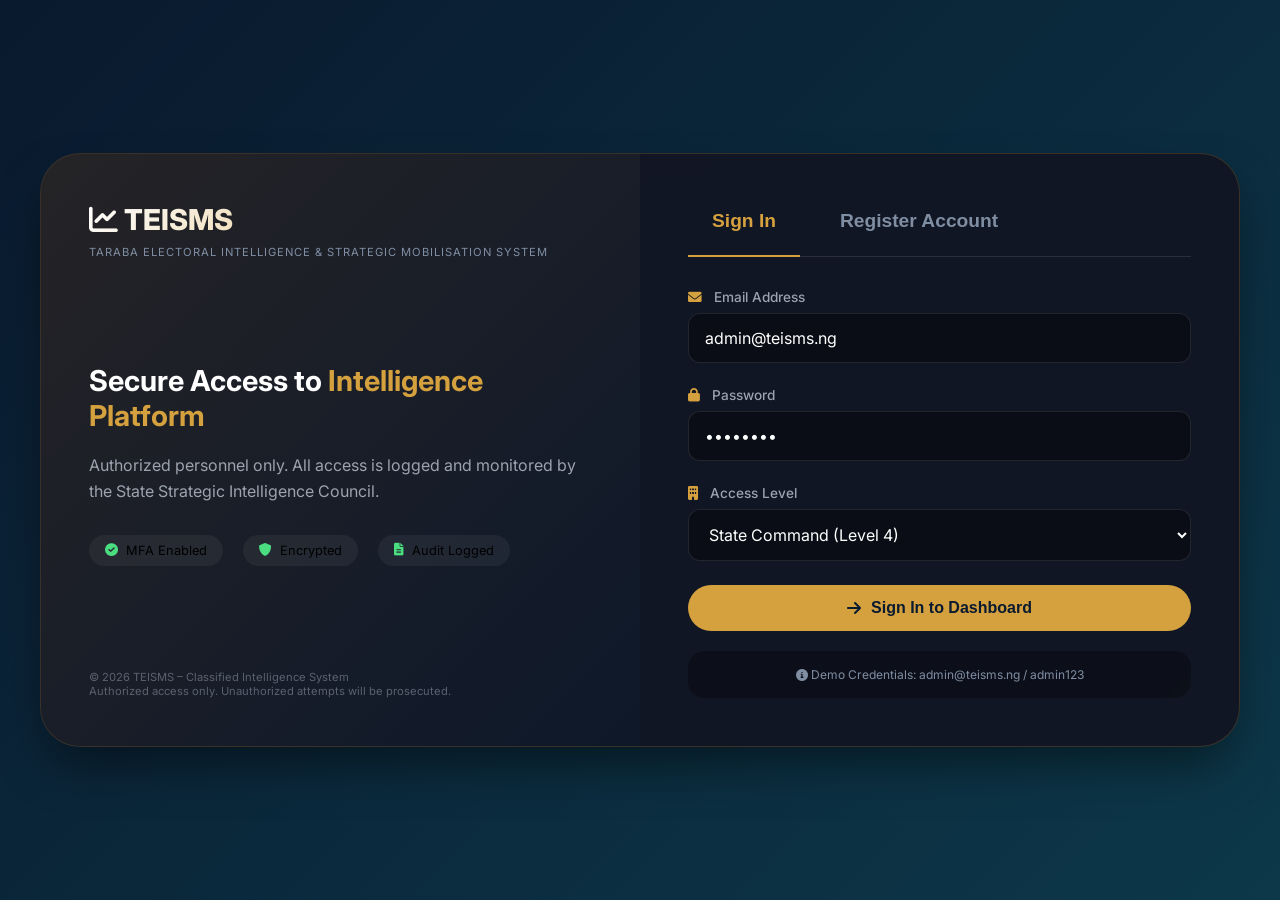
==== auth.html @ c98b7421 "first commit" ====
<!DOCTYPE html>
<html lang="en">
<head>
  <meta charset="UTF-8">
  <meta name="viewport" content="width=device-width, initial-scale=1.0">
  <title>TEISMS | Authentication Portal</title>
  <link href="https://fonts.googleapis.com/css2?family=Inter:opsz,wght@14..32,300;400;500;600;700;800&display=swap" rel="stylesheet">
  <link rel="stylesheet" href="https://cdnjs.cloudflare.com/ajax/libs/font-awesome/6.0.0-beta3/css/all.min.css">
  <style>
    * {
      margin: 0;
      padding: 0;
      box-sizing: border-box;
    }

    body {
      font-family: 'Inter', sans-serif;
      background: #0a0e1a;
      min-height: 100vh;
      display: flex;
      align-items: center;
      justify-content: center;
      position: relative;
      overflow-x: hidden;
    }

    /* Background */
    body::before {
      content: '';
      position: fixed;
      top: 0;
      left: 0;
      right: 0;
      bottom: 0;
      background-image: url('https://images.pexels.com/photos/3184338/pexels-photo-3184338.jpeg?auto=compress&cs=tinysrgb&w=1600');
      background-size: cover;
      background-position: center;
      opacity: 0.1;
      z-index: -1;
    }

    body::after {
      content: '';
      position: fixed;
      top: 0;
      left: 0;
      right: 0;
      bottom: 0;
      background: linear-gradient(135deg, #0a1a2f 0%, #0d3b4c 100%);
      opacity: 0.95;
      z-index: -1;
    }

    /* Auth Container */
    .auth-container {
      width: 100%;
      max-width: 1200px;
      margin: 40px 20px;
      display: flex;
      flex-wrap: wrap;
      background: rgba(18, 22, 35, 0.95);
      border-radius: 40px;
      overflow: hidden;
      box-shadow: 0 25px 50px -12px rgba(0,0,0,0.5);
      border: 1px solid rgba(212,161,62,0.2);
      backdrop-filter: blur(10px);
    }

    /* Left Panel - Branding */
    .auth-brand {
      flex: 1;
      min-width: 280px;
      background: linear-gradient(135deg, rgba(212,161,62,0.1), rgba(10,26,47,0.5));
      padding: 48px;
      display: flex;
      flex-direction: column;
      justify-content: space-between;
    }

    .logo h1 {
      font-size: 1.8rem;
      font-weight: 800;
      background: linear-gradient(135deg, #fff, #d4a13e);
      -webkit-background-clip: text;
      background-clip: text;
      color: transparent;
      margin-bottom: 8px;
    }
    .logo p {
      color: #7f8ea3;
      font-size: 0.7rem;
      letter-spacing: 1px;
    }

    .brand-content {
      margin: 40px 0;
    }
    .brand-content h2 {
      font-size: 1.8rem;
      margin-bottom: 20px;
      color: white;
    }
    .brand-content h2 span {
      color: #d4a13e;
    }
    .brand-content p {
      color: #9ca3af;
      line-height: 1.6;
      margin-bottom: 30px;
    }

    .security-badges {
      display: flex;
      gap: 20px;
      flex-wrap: wrap;
    }
    .security-badge {
      display: flex;
      align-items: center;
      gap: 8px;
      background: rgba(255,255,255,0.05);
      padding: 8px 16px;
      border-radius: 40px;
      font-size: 0.8rem;
    }
    .security-badge i {
      color: #4ade80;
    }

    .auth-footer {
      font-size: 0.7rem;
      color: #5a6270;
    }

    /* Right Panel - Forms */
    .auth-forms {
      flex: 1;
      min-width: 380px;
      padding: 48px;
    }

    /* Toggle Buttons */
    .form-toggle {
      display: flex;
      gap: 16px;
      margin-bottom: 32px;
      border-bottom: 1px solid rgba(255,255,255,0.1);
      padding-bottom: 16px;
    }
    .toggle-btn {
      background: none;
      border: none;
      color: #7f8ea3;
      font-size: 1.2rem;
      font-weight: 600;
      padding: 8px 24px;
      cursor: pointer;
      transition: 0.2s;
      position: relative;
    }
    .toggle-btn.active {
      color: #d4a13e;
    }
    .toggle-btn.active::after {
      content: '';
      position: absolute;
      bottom: -17px;
      left: 0;
      right: 0;
      height: 2px;
      background: #d4a13e;
    }

    /* Forms */
    .form-panel {
      display: none;
    }
    .form-panel.active-panel {
      display: block;
      animation: fadeIn 0.3s ease;
    }

    @keyframes fadeIn {
      from { opacity: 0; transform: translateY(10px); }
      to { opacity: 1; transform: translateY(0); }
    }

    .form-group {
      margin-bottom: 24px;
    }
    .form-group label {
      display: block;
      margin-bottom: 8px;
      color: #9ca3af;
      font-size: 0.85rem;
      font-weight: 500;
    }
    .form-group label i {
      margin-right: 8px;
      color: #d4a13e;
    }
    .form-group input, .form-group select {
      width: 100%;
      padding: 14px 16px;
      background: rgba(0,0,0,0.4);
      border: 1px solid rgba(255,255,255,0.1);
      border-radius: 12px;
      color: white;
      font-family: inherit;
      font-size: 1rem;
      transition: 0.2s;
    }
    .form-group input:focus, .form-group select:focus {
      outline: none;
      border-color: #d4a13e;
      box-shadow: 0 0 0 2px rgba(212,161,62,0.2);
    }
    .form-group input::placeholder {
      color: #4a5568;
    }

    .form-row {
      display: grid;
      grid-template-columns: 1fr 1fr;
      gap: 16px;
    }

    /* Password Strength */
    .password-strength {
      margin-top: 8px;
      display: flex;
      gap: 8px;
      align-items: center;
    }
    .strength-bar {
      flex: 1;
      height: 4px;
      background: #2d3348;
      border-radius: 2px;
      overflow: hidden;
    }
    .strength-fill {
      width: 0%;
      height: 100%;
      background: #f87171;
      transition: 0.3s;
    }
    .strength-text {
      font-size: 0.7rem;
      color: #7f8ea3;
    }

    /* Role Selection */
    .role-selector {
      display: flex;
      gap: 16px;
      flex-wrap: wrap;
      margin-top: 8px;
    }
    .role-option {
      flex: 1;
      text-align: center;
      padding: 12px;
      background: rgba(255,255,255,0.05);
      border-radius: 12px;
      cursor: pointer;
      transition: 0.2s;
      border: 1px solid transparent;
    }
    .role-option i {
      font-size: 24px;
      margin-bottom: 8px;
      display: block;
    }
    .role-option.selected {
      background: rgba(212,161,62,0.15);
      border-color: #d4a13e;
    }
    .role-option.selected i {
      color: #d4a13e;
    }

    /* Buttons */
    .btn-login {
      width: 100%;
      padding: 14px;
      background: #d4a13e;
      color: #0a1a2f;
      border: none;
      border-radius: 40px;
      font-size: 1rem;
      font-weight: 700;
      cursor: pointer;
      transition: 0.3s;
      margin-top: 16px;
      display: flex;
      align-items: center;
      justify-content: center;
      gap: 10px;
    }
    .btn-login:hover {
      background: #e8b85a;
      transform: translateY(-2px);
    }

    /* Error/Success Messages */
    .message {
      padding: 12px 16px;
      border-radius: 12px;
      margin-bottom: 20px;
      font-size: 0.85rem;
      display: none;
    }
    .message.error {
      background: rgba(239,68,68,0.2);
      border: 1px solid rgba(239,68,68,0.3);
      color: #f87171;
      display: block;
    }
    .message.success {
      background: rgba(74,222,128,0.2);
      border: 1px solid rgba(74,222,128,0.3);
      color: #4ade80;
      display: block;
    }

    /* Access Level Badges */
    .access-level {
      margin-top: 20px;
      padding: 16px;
      background: rgba(0,0,0,0.3);
      border-radius: 16px;
      text-align: center;
    }
    .access-level p {
      font-size: 0.75rem;
      color: #7f8ea3;
    }

    @media (max-width: 768px) {
      .auth-container { flex-direction: column; margin: 20px; }
      .auth-forms { min-width: auto; }
      .form-row { grid-template-columns: 1fr; }
    }
  </style>
</head>
<body>
<div class="auth-container">
  <!-- Left Panel - Branding -->
  <div class="auth-brand">
    <div class="logo">
      <h1><i class="fas fa-chart-line"></i> TEISMS</h1>
      <p>TARABA ELECTORAL INTELLIGENCE & STRATEGIC MOBILISATION SYSTEM</p>
    </div>
    <div class="brand-content">
      <h2>Secure Access to <span>Intelligence Platform</span></h2>
      <p>Authorized personnel only. All access is logged and monitored by the State Strategic Intelligence Council.</p>
      <div class="security-badges">
        <span class="security-badge"><i class="fas fa-check-circle"></i> MFA Enabled</span>
        <span class="security-badge"><i class="fas fa-shield-alt"></i> Encrypted</span>
        <span class="security-badge"><i class="fas fa-file-alt"></i> Audit Logged</span>
      </div>
    </div>
    <div class="auth-footer">
      <p>© 2026 TEISMS – Classified Intelligence System</p>
      <p>Authorized access only. Unauthorized attempts will be prosecuted.</p>
    </div>
  </div>

  <!-- Right Panel - Forms -->
  <div class="auth-forms">
    <!-- Toggle -->
    <div class="form-toggle">
      <button class="toggle-btn active" data-form="login">Sign In</button>
      <button class="toggle-btn" data-form="register">Register Account</button>
    </div>

    <!-- Login Form -->
    <div id="login-form" class="form-panel active-panel">
      <div id="login-message" class="message"></div>
      <div class="form-group">
        <label><i class="fas fa-envelope"></i> Email Address</label>
        <input type="email" id="login-email" placeholder="name@teisms.ng" value="admin@teisms.ng">
      </div>
      <div class="form-group">
        <label><i class="fas fa-lock"></i> Password</label>
        <input type="password" id="login-password" placeholder="••••••••" value="admin123">
      </div>
      <div class="form-group">
        <label><i class="fas fa-building"></i> Access Level</label>
        <select id="login-level">
          <option value="state">State Command (Level 4)</option>
          <option value="lga">LGA Coordinator (Level 3)</option>
          <option value="ward">Ward Officer (Level 2)</option>
          <option value="field">Field Operative (Level 1)</option>
        </select>
      </div>
      <button class="btn-login" onclick="handleLogin()"><i class="fas fa-arrow-right"></i> Sign In to Dashboard</button>
      <div class="access-level">
        <p><i class="fas fa-info-circle"></i> Demo Credentials: admin@teisms.ng / admin123</p>
      </div>
    </div>

    <!-- Register Form -->
    <div id="register-form" class="form-panel">
      <div id="register-message" class="message"></div>
      <div class="form-row">
        <div class="form-group">
          <label><i class="fas fa-user"></i> First Name</label>
          <input type="text" id="reg-firstname" placeholder="John">
        </div>
        <div class="form-group">
          <label><i class="fas fa-user"></i> Last Name</label>
          <input type="text" id="reg-lastname" placeholder="Doe">
        </div>
      </div>
      <div class="form-group">
        <label><i class="fas fa-envelope"></i> Email Address</label>
        <input type="email" id="reg-email" placeholder="name@teisms.ng">
      </div>
      <div class="form-group">
        <label><i class="fas fa-phone"></i> Phone Number</label>
        <input type="tel" id="reg-phone" placeholder="+234 XXX XXX XXXX">
      </div>
      <div class="form-group">
        <label><i class="fas fa-building"></i> LGA / Command</label>
        <select id="reg-lga">
          <option value="Jalingo">Jalingo</option>
          <option value="Bali">Bali</option>
          <option value="Gassol">Gassol</option>
          <option value="Wukari">Wukari</option>
          <option value="Ibi">Ibi</option>
          <option value="Takum">Takum</option>
          <option value="Donga">Donga</option>
          <option value="Kurmi">Kurmi</option>
          <option value="Sardauna">Sardauna</option>
          <option value="Zing">Zing</option>
          <option value="Lau">Lau</option>
          <option value="Ardo Kola">Ardo Kola</option>
          <option value="Karim Lamido">Karim Lamido</option>
          <option value="Yorro">Yorro</option>
          <option value="Gashaka">Gashaka</option>
          <option value="Ussa">Ussa</option>
        </select>
      </div>
      <div class="form-group">
        <label><i class="fas fa-tag"></i> Role / Position</label>
        <div class="role-selector" id="role-selector">
          <div class="role-option" data-role="ward_coordinator"><i class="fas fa-users"></i> Ward Coordinator</div>
          <div class="role-option" data-role="field_agent"><i class="fas fa-mobile-alt"></i> Field Agent</div>
          <div class="role-option" data-role="analyst"><i class="fas fa-chart-line"></i> Intelligence Analyst</div>
        </div>
        <input type="hidden" id="reg-role" value="field_agent">
      </div>
      <div class="form-row">
        <div class="form-group">
          <label><i class="fas fa-lock"></i> Password</label>
          <input type="password" id="reg-password" placeholder="Create password" onkeyup="checkPasswordStrength()">
        </div>
        <div class="form-group">
          <label><i class="fas fa-lock"></i> Confirm Password</label>
          <input type="password" id="reg-confirm" placeholder="Confirm password">
        </div>
      </div>
      <div class="password-strength" id="password-strength">
        <div class="strength-bar"><div class="strength-fill" id="strength-fill"></div></div>
        <span class="strength-text" id="strength-text">Enter password</span>
      </div>
      <button class="btn-login" onclick="handleRegister()"><i class="fas fa-user-plus"></i> Register Account</button>
      <div class="access-level">
        <p><i class="fas fa-clock"></i> Registration requests are reviewed by State Command. Approval takes 24-48 hours.</p>
      </div>
    </div>
  </div>
</div>

<script>
  // Role selection handling
  const roleOptions = document.querySelectorAll('.role-option');
  roleOptions.forEach(option => {
    option.addEventListener('click', () => {
      roleOptions.forEach(opt => opt.classList.remove('selected'));
      option.classList.add('selected');
      document.getElementById('reg-role').value = option.getAttribute('data-role');
    });
  });
  // Default select first role
  roleOptions[1]?.classList.add('selected');
  document.getElementById('reg-role').value = 'field_agent';

  // Toggle between login and register
  const toggleBtns = document.querySelectorAll('.toggle-btn');
  const loginPanel = document.getElementById('login-form');
  const registerPanel = document.getElementById('register-form');

  toggleBtns.forEach(btn => {
    btn.addEventListener('click', () => {
      toggleBtns.forEach(b => b.classList.remove('active'));
      btn.classList.add('active');
      if (btn.getAttribute('data-form') === 'login') {
        loginPanel.classList.add('active-panel');
        registerPanel.classList.remove('active-panel');
      } else {
        registerPanel.classList.add('active-panel');
        loginPanel.classList.remove('active-panel');
      }
      // Clear messages
      document.getElementById('login-message').className = 'message';
      document.getElementById('register-message').className = 'message';
    });
  });

  // Password strength checker
  function checkPasswordStrength() {
    const password = document.getElementById('reg-password').value;
    const fill = document.getElementById('strength-fill');
    const text = document.getElementById('strength-text');
    let strength = 0;
    if (password.length >= 6) strength += 25;
    if (password.length >= 10) strength += 25;
    if (/[A-Z]/.test(password)) strength += 25;
    if (/[0-9]/.test(password)) strength += 25;
    fill.style.width = strength + '%';
    if (strength < 25) { fill.style.background = '#f87171'; text.textContent = 'Weak'; }
    else if (strength < 50) { fill.style.background = '#fbbf24'; text.textContent = 'Fair'; }
    else if (strength < 75) { fill.style.background = '#60a5fa'; text.textContent = 'Good'; }
    else { fill.style.background = '#4ade80'; text.textContent = 'Strong'; }
  }

  // Handle Login
  function handleLogin() {
    const email = document.getElementById('login-email').value;
    const password = document.getElementById('login-password').value;
    const level = document.getElementById('login-level').value;
    const messageDiv = document.getElementById('login-message');

    // Demo validation
    if (!email || !password) {
      showMessage(messageDiv, 'Please enter email and password', 'error');
      return;
    }

    // Store user session
    const user = {
      email: email,
      accessLevel: level,
      name: email.split('@')[0],
      loginTime: new Date().toISOString()
    };
    localStorage.setItem('teisms_auth', JSON.stringify(user));
    localStorage.setItem('teisms_logged_in', 'true');

    showMessage(messageDiv, 'Authentication successful! Redirecting to dashboard...', 'success');
    
    setTimeout(() => {
      window.location.href = 'index.html';
    }, 1000);
  }

  // Handle Registration
  function handleRegister() {
    const firstName = document.getElementById('reg-firstname').value;
    const lastName = document.getElementById('reg-lastname').value;
    const email = document.getElementById('reg-email').value;
    const phone = document.getElementById('reg-phone').value;
    const lga = document.getElementById('reg-lga').value;
    const role = document.getElementById('reg-role').value;
    const password = document.getElementById('reg-password').value;
    const confirm = document.getElementById('reg-confirm').value;
    const messageDiv = document.getElementById('register-message');

    if (!firstName || !lastName || !email || !phone || !password) {
      showMessage(messageDiv, 'Please fill all required fields', 'error');
      return;
    }
    if (password !== confirm) {
      showMessage(messageDiv, 'Passwords do not match', 'error');
      return;
    }
    if (password.length < 6) {
      showMessage(messageDiv, 'Password must be at least 6 characters', 'error');
      return;
    }

    // Store registration request (in real system, this would go to backend)
    const registrationRequest = {
      firstName, lastName, email, phone, lga, role,
      registeredAt: new Date().toISOString(),
      status: 'pending_approval'
    };
    
    // Store in localStorage for demo
    const pendingRequests = JSON.parse(localStorage.getItem('teisms_pending_requests') || '[]');
    pendingRequests.push(registrationRequest);
    localStorage.setItem('teisms_pending_requests', JSON.stringify(pendingRequests));

    showMessage(messageDiv, 'Registration request submitted! Please wait for State Command approval. Redirecting to login...', 'success');
    
    setTimeout(() => {
      // Switch to login panel
      toggleBtns[0].click();
      document.getElementById('login-email').value = email;
    }, 2000);
  }

  function showMessage(element, text, type) {
    element.textContent = text;
    element.className = `message ${type}`;
    setTimeout(() => {
      element.className = 'message';
    }, 5000);
  }

  // Check if already logged in
  if (localStorage.getItem('teisms_logged_in') === 'true') {
    window.location.href = 'index.html';
  }
</script>
</body>
</html>
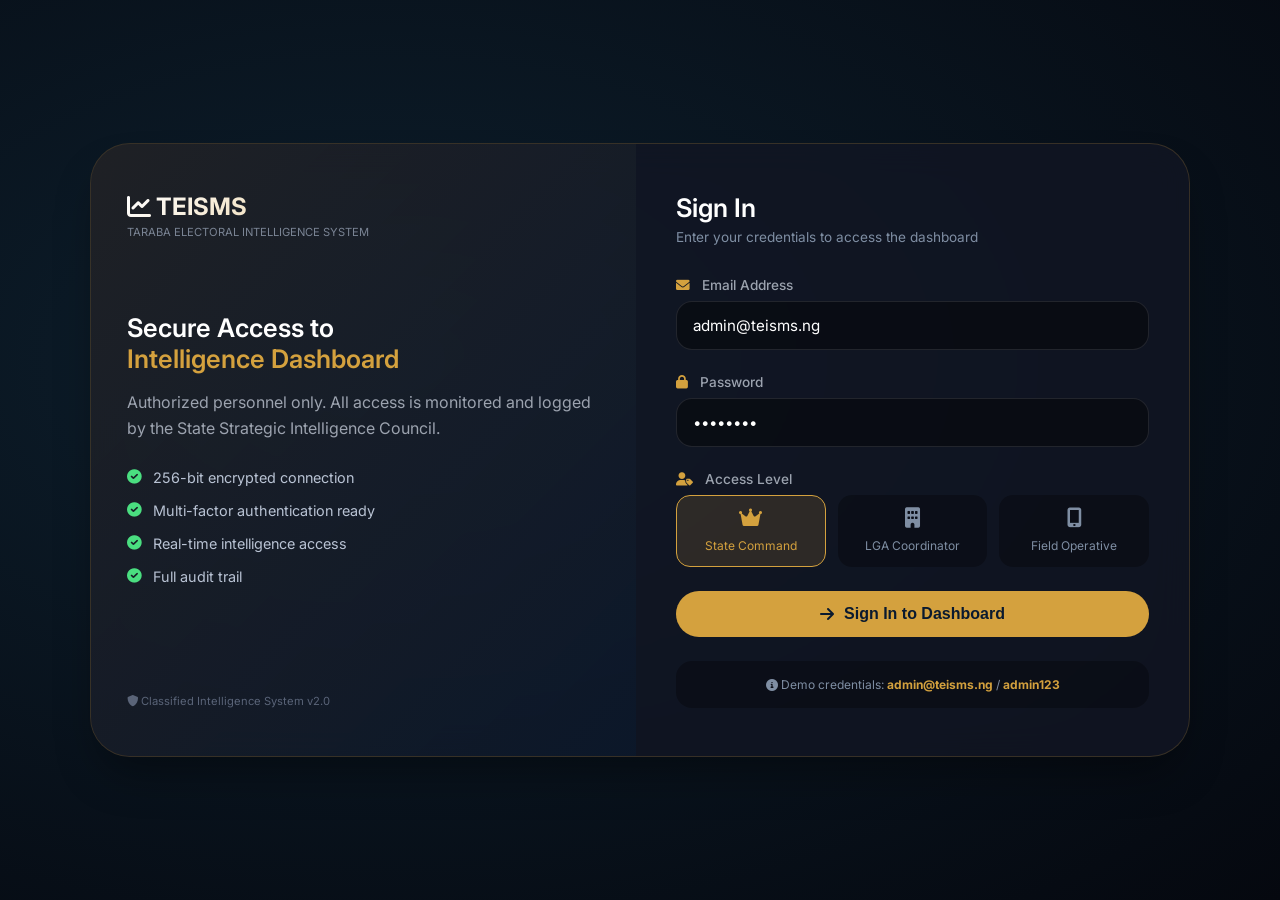
==== commit 86d7c25d: "updated" ====
--- a/auth.html
+++ b/auth.html
@@ -3,7 +3,7 @@
 <head>
   <meta charset="UTF-8">
   <meta name="viewport" content="width=device-width, initial-scale=1.0">
-  <title>TEISMS | Authentication Portal</title>
+  <title>TEISMS | Secure Access Portal</title>
   <link href="https://fonts.googleapis.com/css2?family=Inter:opsz,wght@14..32,300;400;500;600;700;800&display=swap" rel="stylesheet">
   <link rel="stylesheet" href="https://cdnjs.cloudflare.com/ajax/libs/font-awesome/6.0.0-beta3/css/all.min.css">
   <style>
@@ -21,7 +21,6 @@
       align-items: center;
       justify-content: center;
       position: relative;
-      overflow-x: hidden;
     }
 
     /* Background */
@@ -32,159 +31,108 @@
       left: 0;
       right: 0;
       bottom: 0;
-      background-image: url('https://images.pexels.com/photos/3184338/pexels-photo-3184338.jpeg?auto=compress&cs=tinysrgb&w=1600');
-      background-size: cover;
-      background-position: center;
-      opacity: 0.1;
+      background: radial-gradient(ellipse at 30% 40%, #0d1f2d, #05080f);
       z-index: -1;
     }
 
-    body::after {
-      content: '';
-      position: fixed;
-      top: 0;
-      left: 0;
-      right: 0;
-      bottom: 0;
-      background: linear-gradient(135deg, #0a1a2f 0%, #0d3b4c 100%);
-      opacity: 0.95;
-      z-index: -1;
-    }
-
-    /* Auth Container */
+    /* Main Auth Container */
     .auth-container {
-      width: 100%;
-      max-width: 1200px;
-      margin: 40px 20px;
-      display: flex;
-      flex-wrap: wrap;
-      background: rgba(18, 22, 35, 0.95);
+      display: flex;
+      max-width: 1100px;
+      width: 90%;
+      background: rgba(18, 22, 35, 0.8);
+      backdrop-filter: blur(16px);
       border-radius: 40px;
       overflow: hidden;
-      box-shadow: 0 25px 50px -12px rgba(0,0,0,0.5);
-      border: 1px solid rgba(212,161,62,0.2);
-      backdrop-filter: blur(10px);
-    }
-
-    /* Left Panel - Branding */
-    .auth-brand {
+      border: 1px solid rgba(212, 161, 62, 0.2);
+      box-shadow: 0 25px 45px -12px rgba(0, 0, 0, 0.4);
+    }
+
+    /* Left Panel - Info */
+    .info-panel {
       flex: 1;
-      min-width: 280px;
-      background: linear-gradient(135deg, rgba(212,161,62,0.1), rgba(10,26,47,0.5));
-      padding: 48px;
+      background: linear-gradient(135deg, rgba(212, 161, 62, 0.08), rgba(10, 26, 47, 0.6));
+      padding: 48px 36px;
       display: flex;
       flex-direction: column;
       justify-content: space-between;
     }
 
-    .logo h1 {
-      font-size: 1.8rem;
-      font-weight: 800;
+    .info-panel .logo h2 {
+      font-size: 1.5rem;
+      font-weight: 700;
       background: linear-gradient(135deg, #fff, #d4a13e);
       -webkit-background-clip: text;
       background-clip: text;
       color: transparent;
-      margin-bottom: 8px;
-    }
-    .logo p {
-      color: #7f8ea3;
+    }
+    .info-panel .logo p {
       font-size: 0.7rem;
-      letter-spacing: 1px;
-    }
-
-    .brand-content {
+      color: #7a8494;
+      margin-top: 4px;
+    }
+
+    .info-content {
       margin: 40px 0;
     }
-    .brand-content h2 {
-      font-size: 1.8rem;
-      margin-bottom: 20px;
+    .info-content h3 {
+      font-size: 1.6rem;
+      font-weight: 600;
       color: white;
-    }
-    .brand-content h2 span {
+      margin-bottom: 16px;
+    }
+    .info-content h3 span {
       color: #d4a13e;
     }
-    .brand-content p {
+    .info-content p {
       color: #9ca3af;
       line-height: 1.6;
-      margin-bottom: 30px;
-    }
-
-    .security-badges {
-      display: flex;
-      gap: 20px;
-      flex-wrap: wrap;
-    }
-    .security-badge {
+      margin-bottom: 28px;
+    }
+
+    .feature-list {
+      list-style: none;
+    }
+    .feature-list li {
       display: flex;
       align-items: center;
-      gap: 8px;
-      background: rgba(255,255,255,0.05);
-      padding: 8px 16px;
-      border-radius: 40px;
-      font-size: 0.8rem;
-    }
-    .security-badge i {
+      gap: 12px;
+      margin-bottom: 16px;
+      color: #b9c3d4;
+      font-size: 0.9rem;
+    }
+    .feature-list li i {
       color: #4ade80;
-    }
-
-    .auth-footer {
+      font-size: 0.9rem;
+    }
+
+    .security-note {
       font-size: 0.7rem;
-      color: #5a6270;
-    }
-
-    /* Right Panel - Forms */
-    .auth-forms {
+      color: #5a6478;
+      margin-top: 20px;
+    }
+
+    /* Right Panel - Form */
+    .form-panel {
       flex: 1;
-      min-width: 380px;
-      padding: 48px;
-    }
-
-    /* Toggle Buttons */
-    .form-toggle {
-      display: flex;
-      gap: 16px;
+      padding: 48px 40px;
+    }
+
+    .form-header {
       margin-bottom: 32px;
-      border-bottom: 1px solid rgba(255,255,255,0.1);
-      padding-bottom: 16px;
-    }
-    .toggle-btn {
-      background: none;
-      border: none;
+    }
+    .form-header h3 {
+      font-size: 1.6rem;
+      font-weight: 600;
+      color: white;
+    }
+    .form-header p {
       color: #7f8ea3;
-      font-size: 1.2rem;
-      font-weight: 600;
-      padding: 8px 24px;
-      cursor: pointer;
-      transition: 0.2s;
-      position: relative;
-    }
-    .toggle-btn.active {
-      color: #d4a13e;
-    }
-    .toggle-btn.active::after {
-      content: '';
-      position: absolute;
-      bottom: -17px;
-      left: 0;
-      right: 0;
-      height: 2px;
-      background: #d4a13e;
-    }
-
-    /* Forms */
-    .form-panel {
-      display: none;
-    }
-    .form-panel.active-panel {
-      display: block;
-      animation: fadeIn 0.3s ease;
-    }
-
-    @keyframes fadeIn {
-      from { opacity: 0; transform: translateY(10px); }
-      to { opacity: 1; transform: translateY(0); }
-    }
-
+      font-size: 0.85rem;
+      margin-top: 6px;
+    }
+
+    /* Form Groups */
     .form-group {
       margin-bottom: 24px;
     }
@@ -199,88 +147,62 @@
       margin-right: 8px;
       color: #d4a13e;
     }
-    .form-group input, .form-group select {
+    .form-group input {
       width: 100%;
       padding: 14px 16px;
-      background: rgba(0,0,0,0.4);
-      border: 1px solid rgba(255,255,255,0.1);
-      border-radius: 12px;
+      background: rgba(0, 0, 0, 0.4);
+      border: 1px solid rgba(255, 255, 255, 0.1);
+      border-radius: 16px;
       color: white;
       font-family: inherit;
-      font-size: 1rem;
+      font-size: 0.95rem;
       transition: 0.2s;
     }
-    .form-group input:focus, .form-group select:focus {
+    .form-group input:focus {
       outline: none;
       border-color: #d4a13e;
-      box-shadow: 0 0 0 2px rgba(212,161,62,0.2);
+      box-shadow: 0 0 0 3px rgba(212, 161, 62, 0.15);
     }
     .form-group input::placeholder {
-      color: #4a5568;
-    }
-
-    .form-row {
-      display: grid;
-      grid-template-columns: 1fr 1fr;
-      gap: 16px;
-    }
-
-    /* Password Strength */
-    .password-strength {
-      margin-top: 8px;
-      display: flex;
-      gap: 8px;
-      align-items: center;
-    }
-    .strength-bar {
-      flex: 1;
-      height: 4px;
-      background: #2d3348;
-      border-radius: 2px;
-      overflow: hidden;
-    }
-    .strength-fill {
-      width: 0%;
-      height: 100%;
-      background: #f87171;
-      transition: 0.3s;
-    }
-    .strength-text {
-      font-size: 0.7rem;
-      color: #7f8ea3;
-    }
-
-    /* Role Selection */
-    .role-selector {
-      display: flex;
-      gap: 16px;
-      flex-wrap: wrap;
+      color: #3a4358;
+    }
+
+    /* Role Select */
+    .role-select {
+      display: flex;
+      gap: 12px;
       margin-top: 8px;
     }
     .role-option {
       flex: 1;
+      padding: 12px;
+      background: rgba(0, 0, 0, 0.3);
+      border-radius: 14px;
       text-align: center;
-      padding: 12px;
-      background: rgba(255,255,255,0.05);
-      border-radius: 12px;
       cursor: pointer;
       transition: 0.2s;
       border: 1px solid transparent;
     }
     .role-option i {
-      font-size: 24px;
-      margin-bottom: 8px;
+      font-size: 20px;
+      margin-bottom: 6px;
       display: block;
+      color: #7f8ea3;
+    }
+    .role-option span {
+      font-size: 0.75rem;
+      color: #7f8ea3;
     }
     .role-option.selected {
-      background: rgba(212,161,62,0.15);
+      background: rgba(212, 161, 62, 0.15);
       border-color: #d4a13e;
     }
-    .role-option.selected i {
+    .role-option.selected i,
+    .role-option.selected span {
       color: #d4a13e;
     }
 
-    /* Buttons */
+    /* Login Button */
     .btn-login {
       width: 100%;
       padding: 14px;
@@ -292,184 +214,125 @@
       font-weight: 700;
       cursor: pointer;
       transition: 0.3s;
-      margin-top: 16px;
       display: flex;
       align-items: center;
       justify-content: center;
       gap: 10px;
+      margin-top: 16px;
     }
     .btn-login:hover {
       background: #e8b85a;
       transform: translateY(-2px);
     }
 
-    /* Error/Success Messages */
-    .message {
+    /* Message Alert */
+    .alert-message {
       padding: 12px 16px;
-      border-radius: 12px;
+      border-radius: 14px;
       margin-bottom: 20px;
       font-size: 0.85rem;
       display: none;
     }
-    .message.error {
-      background: rgba(239,68,68,0.2);
-      border: 1px solid rgba(239,68,68,0.3);
+    .alert-message.error {
+      background: rgba(239, 68, 68, 0.15);
+      border: 1px solid rgba(239, 68, 68, 0.3);
       color: #f87171;
       display: block;
     }
-    .message.success {
-      background: rgba(74,222,128,0.2);
-      border: 1px solid rgba(74,222,128,0.3);
+    .alert-message.success {
+      background: rgba(74, 222, 128, 0.15);
+      border: 1px solid rgba(74, 222, 128, 0.3);
       color: #4ade80;
       display: block;
     }
 
-    /* Access Level Badges */
-    .access-level {
-      margin-top: 20px;
+    /* Demo Credentials */
+    .demo-hint {
+      margin-top: 24px;
       padding: 16px;
-      background: rgba(0,0,0,0.3);
+      background: rgba(0, 0, 0, 0.3);
       border-radius: 16px;
-      text-align: center;
-    }
-    .access-level p {
       font-size: 0.75rem;
       color: #7f8ea3;
-    }
-
-    @media (max-width: 768px) {
-      .auth-container { flex-direction: column; margin: 20px; }
-      .auth-forms { min-width: auto; }
-      .form-row { grid-template-columns: 1fr; }
+      text-align: center;
+    }
+    .demo-hint strong {
+      color: #d4a13e;
+    }
+
+    @media (max-width: 800px) {
+      .auth-container { flex-direction: column; }
+      .info-panel { padding: 32px 24px; }
+      .form-panel { padding: 32px 24px; }
     }
   </style>
 </head>
 <body>
 <div class="auth-container">
-  <!-- Left Panel - Branding -->
-  <div class="auth-brand">
+  <!-- Left Panel - Information -->
+  <div class="info-panel">
     <div class="logo">
-      <h1><i class="fas fa-chart-line"></i> TEISMS</h1>
-      <p>TARABA ELECTORAL INTELLIGENCE & STRATEGIC MOBILISATION SYSTEM</p>
-    </div>
-    <div class="brand-content">
-      <h2>Secure Access to <span>Intelligence Platform</span></h2>
-      <p>Authorized personnel only. All access is logged and monitored by the State Strategic Intelligence Council.</p>
-      <div class="security-badges">
-        <span class="security-badge"><i class="fas fa-check-circle"></i> MFA Enabled</span>
-        <span class="security-badge"><i class="fas fa-shield-alt"></i> Encrypted</span>
-        <span class="security-badge"><i class="fas fa-file-alt"></i> Audit Logged</span>
-      </div>
-    </div>
-    <div class="auth-footer">
-      <p>© 2026 TEISMS – Classified Intelligence System</p>
-      <p>Authorized access only. Unauthorized attempts will be prosecuted.</p>
+      <h2><i class="fas fa-chart-line"></i> TEISMS</h2>
+      <p>TARABA ELECTORAL INTELLIGENCE SYSTEM</p>
+    </div>
+    <div class="info-content">
+      <h3>Secure Access to<br><span>Intelligence Dashboard</span></h3>
+      <p>Authorized personnel only. All access is monitored and logged by the State Strategic Intelligence Council.</p>
+      <ul class="feature-list">
+        <li><i class="fas fa-check-circle"></i> 256-bit encrypted connection</li>
+        <li><i class="fas fa-check-circle"></i> Multi-factor authentication ready</li>
+        <li><i class="fas fa-check-circle"></i> Real-time intelligence access</li>
+        <li><i class="fas fa-check-circle"></i> Full audit trail</li>
+      </ul>
+    </div>
+    <div class="security-note">
+      <i class="fas fa-shield-alt"></i> Classified Intelligence System v2.0
     </div>
   </div>
 
-  <!-- Right Panel - Forms -->
-  <div class="auth-forms">
-    <!-- Toggle -->
-    <div class="form-toggle">
-      <button class="toggle-btn active" data-form="login">Sign In</button>
-      <button class="toggle-btn" data-form="register">Register Account</button>
-    </div>
-
-    <!-- Login Form -->
-    <div id="login-form" class="form-panel active-panel">
-      <div id="login-message" class="message"></div>
-      <div class="form-group">
-        <label><i class="fas fa-envelope"></i> Email Address</label>
-        <input type="email" id="login-email" placeholder="name@teisms.ng" value="admin@teisms.ng">
-      </div>
-      <div class="form-group">
-        <label><i class="fas fa-lock"></i> Password</label>
-        <input type="password" id="login-password" placeholder="••••••••" value="admin123">
-      </div>
-      <div class="form-group">
-        <label><i class="fas fa-building"></i> Access Level</label>
-        <select id="login-level">
-          <option value="state">State Command (Level 4)</option>
-          <option value="lga">LGA Coordinator (Level 3)</option>
-          <option value="ward">Ward Officer (Level 2)</option>
-          <option value="field">Field Operative (Level 1)</option>
-        </select>
-      </div>
-      <button class="btn-login" onclick="handleLogin()"><i class="fas fa-arrow-right"></i> Sign In to Dashboard</button>
-      <div class="access-level">
-        <p><i class="fas fa-info-circle"></i> Demo Credentials: admin@teisms.ng / admin123</p>
-      </div>
-    </div>
-
-    <!-- Register Form -->
-    <div id="register-form" class="form-panel">
-      <div id="register-message" class="message"></div>
-      <div class="form-row">
-        <div class="form-group">
-          <label><i class="fas fa-user"></i> First Name</label>
-          <input type="text" id="reg-firstname" placeholder="John">
+  <!-- Right Panel - Login Form -->
+  <div class="form-panel">
+    <div class="form-header">
+      <h3>Sign In</h3>
+      <p>Enter your credentials to access the dashboard</p>
+    </div>
+
+    <div id="alertMessage" class="alert-message"></div>
+
+    <div class="form-group">
+      <label><i class="fas fa-envelope"></i> Email Address</label>
+      <input type="email" id="loginEmail" placeholder="name@teisms.ng" value="admin@teisms.ng">
+    </div>
+
+    <div class="form-group">
+      <label><i class="fas fa-lock"></i> Password</label>
+      <input type="password" id="loginPassword" placeholder="••••••••" value="admin123">
+    </div>
+
+    <div class="form-group">
+      <label><i class="fas fa-user-tag"></i> Access Level</label>
+      <div class="role-select">
+        <div class="role-option selected" data-role="state">
+          <i class="fas fa-crown"></i>
+          <span>State Command</span>
         </div>
-        <div class="form-group">
-          <label><i class="fas fa-user"></i> Last Name</label>
-          <input type="text" id="reg-lastname" placeholder="Doe">
+        <div class="role-option" data-role="lga">
+          <i class="fas fa-building"></i>
+          <span>LGA Coordinator</span>
+        </div>
+        <div class="role-option" data-role="field">
+          <i class="fas fa-mobile-alt"></i>
+          <span>Field Operative</span>
         </div>
       </div>
-      <div class="form-group">
-        <label><i class="fas fa-envelope"></i> Email Address</label>
-        <input type="email" id="reg-email" placeholder="name@teisms.ng">
-      </div>
-      <div class="form-group">
-        <label><i class="fas fa-phone"></i> Phone Number</label>
-        <input type="tel" id="reg-phone" placeholder="+234 XXX XXX XXXX">
-      </div>
-      <div class="form-group">
-        <label><i class="fas fa-building"></i> LGA / Command</label>
-        <select id="reg-lga">
-          <option value="Jalingo">Jalingo</option>
-          <option value="Bali">Bali</option>
-          <option value="Gassol">Gassol</option>
-          <option value="Wukari">Wukari</option>
-          <option value="Ibi">Ibi</option>
-          <option value="Takum">Takum</option>
-          <option value="Donga">Donga</option>
-          <option value="Kurmi">Kurmi</option>
-          <option value="Sardauna">Sardauna</option>
-          <option value="Zing">Zing</option>
-          <option value="Lau">Lau</option>
-          <option value="Ardo Kola">Ardo Kola</option>
-          <option value="Karim Lamido">Karim Lamido</option>
-          <option value="Yorro">Yorro</option>
-          <option value="Gashaka">Gashaka</option>
-          <option value="Ussa">Ussa</option>
-        </select>
-      </div>
-      <div class="form-group">
-        <label><i class="fas fa-tag"></i> Role / Position</label>
-        <div class="role-selector" id="role-selector">
-          <div class="role-option" data-role="ward_coordinator"><i class="fas fa-users"></i> Ward Coordinator</div>
-          <div class="role-option" data-role="field_agent"><i class="fas fa-mobile-alt"></i> Field Agent</div>
-          <div class="role-option" data-role="analyst"><i class="fas fa-chart-line"></i> Intelligence Analyst</div>
-        </div>
-        <input type="hidden" id="reg-role" value="field_agent">
-      </div>
-      <div class="form-row">
-        <div class="form-group">
-          <label><i class="fas fa-lock"></i> Password</label>
-          <input type="password" id="reg-password" placeholder="Create password" onkeyup="checkPasswordStrength()">
-        </div>
-        <div class="form-group">
-          <label><i class="fas fa-lock"></i> Confirm Password</label>
-          <input type="password" id="reg-confirm" placeholder="Confirm password">
-        </div>
-      </div>
-      <div class="password-strength" id="password-strength">
-        <div class="strength-bar"><div class="strength-fill" id="strength-fill"></div></div>
-        <span class="strength-text" id="strength-text">Enter password</span>
-      </div>
-      <button class="btn-login" onclick="handleRegister()"><i class="fas fa-user-plus"></i> Register Account</button>
-      <div class="access-level">
-        <p><i class="fas fa-clock"></i> Registration requests are reviewed by State Command. Approval takes 24-48 hours.</p>
-      </div>
+    </div>
+
+    <button class="btn-login" onclick="handleLogin()">
+      <i class="fas fa-arrow-right"></i> Sign In to Dashboard
+    </button>
+
+    <div class="demo-hint">
+      <i class="fas fa-info-circle"></i> Demo credentials: <strong>admin@teisms.ng</strong> / <strong>admin123</strong>
     </div>
   </div>
 </div>
@@ -477,144 +340,70 @@
 <script>
   // Role selection handling
   const roleOptions = document.querySelectorAll('.role-option');
+  let selectedRole = 'state';
+
   roleOptions.forEach(option => {
     option.addEventListener('click', () => {
       roleOptions.forEach(opt => opt.classList.remove('selected'));
       option.classList.add('selected');
-      document.getElementById('reg-role').value = option.getAttribute('data-role');
+      selectedRole = option.getAttribute('data-role');
     });
   });
-  // Default select first role
-  roleOptions[1]?.classList.add('selected');
-  document.getElementById('reg-role').value = 'field_agent';
-
-  // Toggle between login and register
-  const toggleBtns = document.querySelectorAll('.toggle-btn');
-  const loginPanel = document.getElementById('login-form');
-  const registerPanel = document.getElementById('register-form');
-
-  toggleBtns.forEach(btn => {
-    btn.addEventListener('click', () => {
-      toggleBtns.forEach(b => b.classList.remove('active'));
-      btn.classList.add('active');
-      if (btn.getAttribute('data-form') === 'login') {
-        loginPanel.classList.add('active-panel');
-        registerPanel.classList.remove('active-panel');
-      } else {
-        registerPanel.classList.add('active-panel');
-        loginPanel.classList.remove('active-panel');
-      }
-      // Clear messages
-      document.getElementById('login-message').className = 'message';
-      document.getElementById('register-message').className = 'message';
-    });
+
+  function showMessage(message, type) {
+    const alertDiv = document.getElementById('alertMessage');
+    alertDiv.textContent = message;
+    alertDiv.className = `alert-message ${type}`;
+    setTimeout(() => {
+      alertDiv.className = 'alert-message';
+    }, 4000);
+  }
+
+  function handleLogin() {
+    const email = document.getElementById('loginEmail').value.trim();
+    const password = document.getElementById('loginPassword').value;
+
+    // Simple validation
+    if (!email || !password) {
+      showMessage('Please enter your email and password', 'error');
+      return;
+    }
+
+    // Demo authentication
+    if (email === 'admin@teisms.ng' && password === 'admin123') {
+      // Store session
+      const userSession = {
+        email: email,
+        role: selectedRole,
+        name: email.split('@')[0],
+        loginTime: new Date().toISOString(),
+        authenticated: true
+      };
+      localStorage.setItem('teisms_session', JSON.stringify(userSession));
+      localStorage.setItem('teisms_authenticated', 'true');
+
+      showMessage('Authentication successful! Redirecting to dashboard...', 'success');
+
+      // Redirect to dashboard.html
+      setTimeout(() => {
+        window.location.href = 'dashboard.html';
+      }, 1200);
+    } else {
+      showMessage('Invalid credentials. Please use admin@teisms.ng / admin123', 'error');
+    }
+  }
+
+  // Check if already logged in
+  if (localStorage.getItem('teisms_authenticated') === 'true') {
+    window.location.href = 'dashboard.html';
+  }
+
+  // Enter key support
+  document.getElementById('loginPassword').addEventListener('keypress', function(e) {
+    if (e.key === 'Enter') {
+      handleLogin();
+    }
   });
-
-  // Password strength checker
-  function checkPasswordStrength() {
-    const password = document.getElementById('reg-password').value;
-    const fill = document.getElementById('strength-fill');
-    const text = document.getElementById('strength-text');
-    let strength = 0;
-    if (password.length >= 6) strength += 25;
-    if (password.length >= 10) strength += 25;
-    if (/[A-Z]/.test(password)) strength += 25;
-    if (/[0-9]/.test(password)) strength += 25;
-    fill.style.width = strength + '%';
-    if (strength < 25) { fill.style.background = '#f87171'; text.textContent = 'Weak'; }
-    else if (strength < 50) { fill.style.background = '#fbbf24'; text.textContent = 'Fair'; }
-    else if (strength < 75) { fill.style.background = '#60a5fa'; text.textContent = 'Good'; }
-    else { fill.style.background = '#4ade80'; text.textContent = 'Strong'; }
-  }
-
-  // Handle Login
-  function handleLogin() {
-    const email = document.getElementById('login-email').value;
-    const password = document.getElementById('login-password').value;
-    const level = document.getElementById('login-level').value;
-    const messageDiv = document.getElementById('login-message');
-
-    // Demo validation
-    if (!email || !password) {
-      showMessage(messageDiv, 'Please enter email and password', 'error');
-      return;
-    }
-
-    // Store user session
-    const user = {
-      email: email,
-      accessLevel: level,
-      name: email.split('@')[0],
-      loginTime: new Date().toISOString()
-    };
-    localStorage.setItem('teisms_auth', JSON.stringify(user));
-    localStorage.setItem('teisms_logged_in', 'true');
-
-    showMessage(messageDiv, 'Authentication successful! Redirecting to dashboard...', 'success');
-    
-    setTimeout(() => {
-      window.location.href = 'index.html';
-    }, 1000);
-  }
-
-  // Handle Registration
-  function handleRegister() {
-    const firstName = document.getElementById('reg-firstname').value;
-    const lastName = document.getElementById('reg-lastname').value;
-    const email = document.getElementById('reg-email').value;
-    const phone = document.getElementById('reg-phone').value;
-    const lga = document.getElementById('reg-lga').value;
-    const role = document.getElementById('reg-role').value;
-    const password = document.getElementById('reg-password').value;
-    const confirm = document.getElementById('reg-confirm').value;
-    const messageDiv = document.getElementById('register-message');
-
-    if (!firstName || !lastName || !email || !phone || !password) {
-      showMessage(messageDiv, 'Please fill all required fields', 'error');
-      return;
-    }
-    if (password !== confirm) {
-      showMessage(messageDiv, 'Passwords do not match', 'error');
-      return;
-    }
-    if (password.length < 6) {
-      showMessage(messageDiv, 'Password must be at least 6 characters', 'error');
-      return;
-    }
-
-    // Store registration request (in real system, this would go to backend)
-    const registrationRequest = {
-      firstName, lastName, email, phone, lga, role,
-      registeredAt: new Date().toISOString(),
-      status: 'pending_approval'
-    };
-    
-    // Store in localStorage for demo
-    const pendingRequests = JSON.parse(localStorage.getItem('teisms_pending_requests') || '[]');
-    pendingRequests.push(registrationRequest);
-    localStorage.setItem('teisms_pending_requests', JSON.stringify(pendingRequests));
-
-    showMessage(messageDiv, 'Registration request submitted! Please wait for State Command approval. Redirecting to login...', 'success');
-    
-    setTimeout(() => {
-      // Switch to login panel
-      toggleBtns[0].click();
-      document.getElementById('login-email').value = email;
-    }, 2000);
-  }
-
-  function showMessage(element, text, type) {
-    element.textContent = text;
-    element.className = `message ${type}`;
-    setTimeout(() => {
-      element.className = 'message';
-    }, 5000);
-  }
-
-  // Check if already logged in
-  if (localStorage.getItem('teisms_logged_in') === 'true') {
-    window.location.href = 'index.html';
-  }
 </script>
 </body>
 </html>
